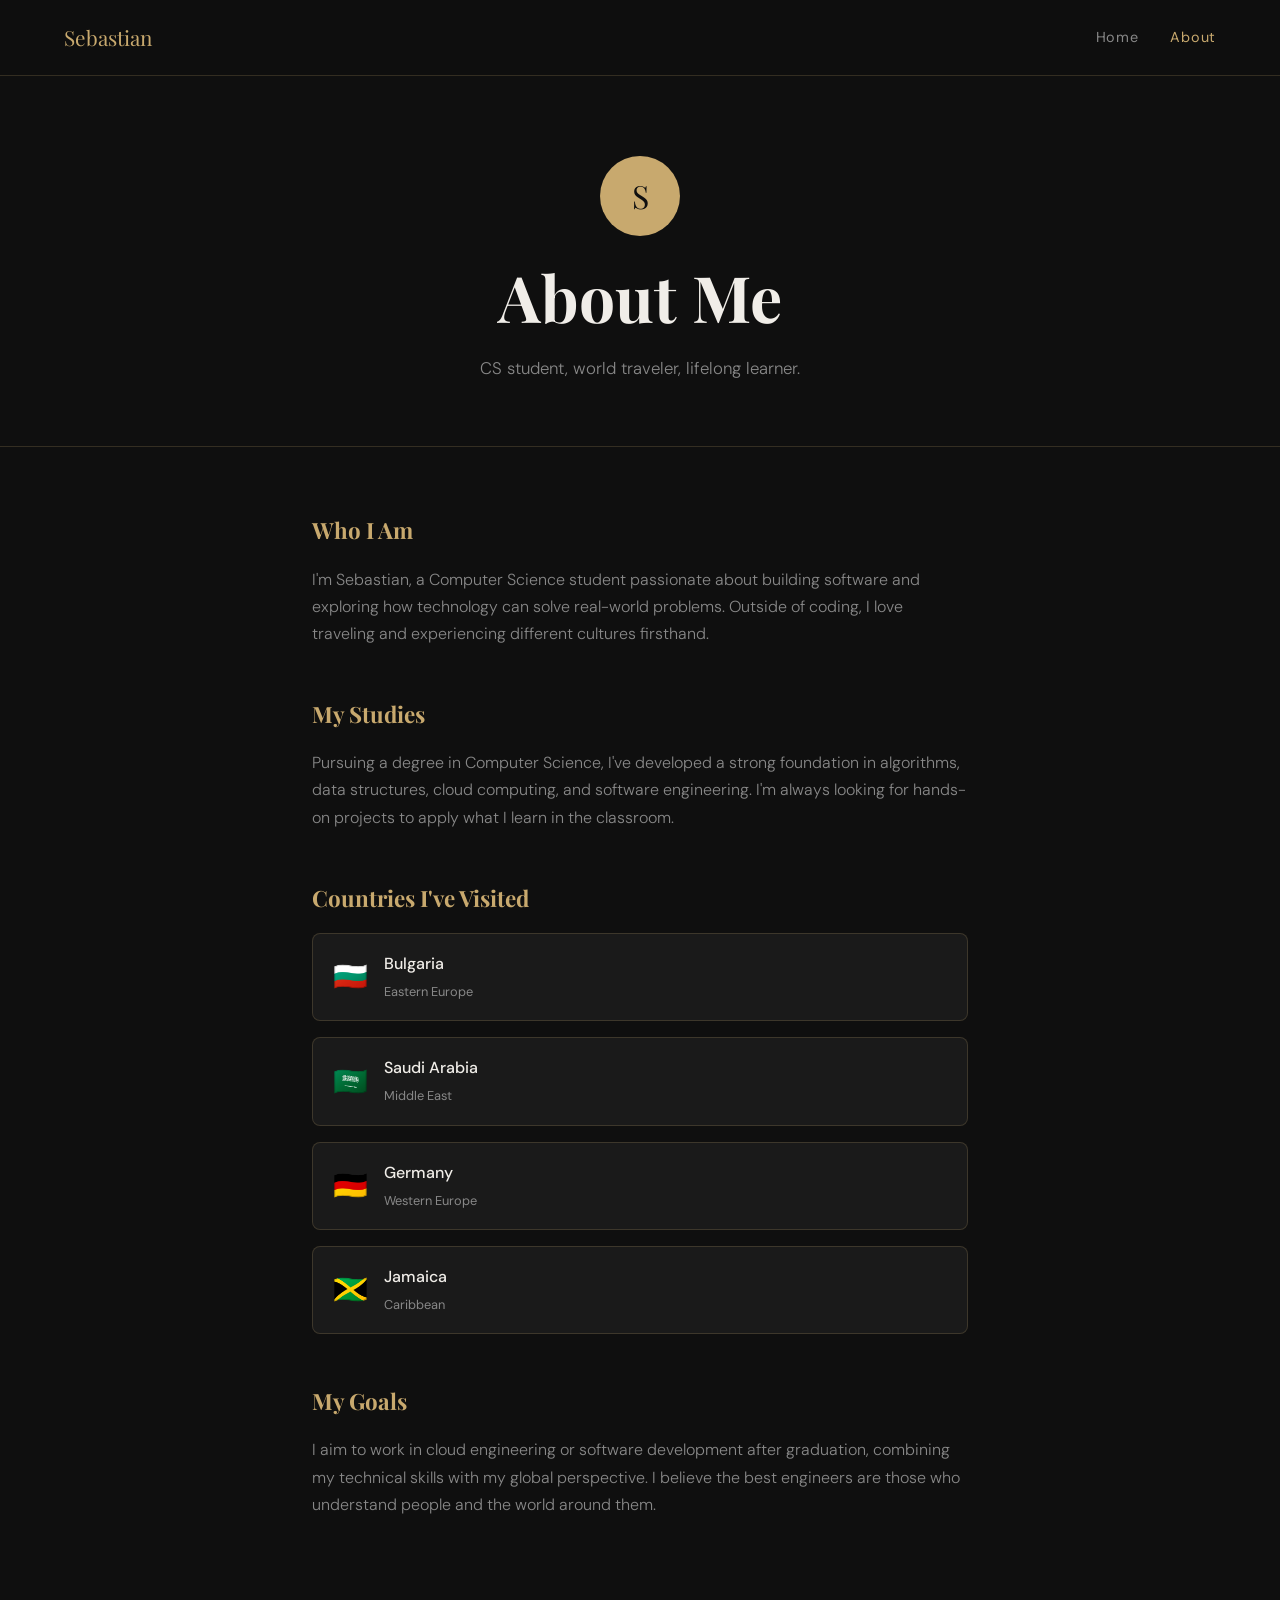
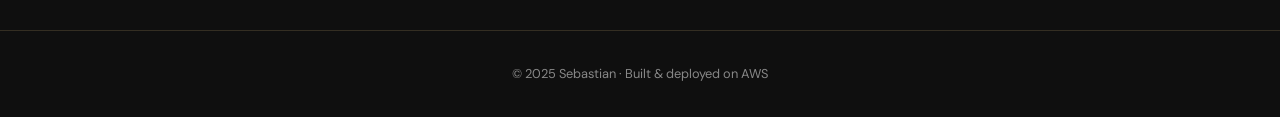
==== about.html @ a1738f16 "Add files via upload Uploading website files for final" ====
<!DOCTYPE html>
<html lang="en">
<head>
  <meta charset="UTF-8" />
  <meta name="viewport" content="width=device-width, initial-scale=1.0"/>
  <title>About | Sebastian</title>
  <link href="https://fonts.googleapis.com/css2?family=Playfair+Display:wght@400;700&family=DM+Sans:wght@300;400;500&display=swap" rel="stylesheet"/>
  <link rel="stylesheet" href="style.css"/>
</head>
<body>

  <nav>
    <div class="nav-name">Sebastian</div>
    <div class="nav-links">
      <a href="index.html">Home</a>
      <a href="about.html" class="active">About</a>
    </div>
  </nav>

  <section class="about-hero">
    <div class="about-avatar">S</div>
    <h1>About Me</h1>
    <p class="hero-sub">CS student, world traveler, lifelong learner.</p>
  </section>

  <section class="about-body">
    <div class="about-block">
      <h2>Who I Am</h2>
      <p>I'm Sebastian, a Computer Science student passionate about building software and exploring how technology can solve real-world problems. Outside of coding, I love traveling and experiencing different cultures firsthand.</p>
    </div>

    <div class="about-block">
      <h2>My Studies</h2>
      <p>Pursuing a degree in Computer Science, I've developed a strong foundation in algorithms, data structures, cloud computing, and software engineering. I'm always looking for hands-on projects to apply what I learn in the classroom.</p>
    </div>

    <div class="about-block">
      <h2>Countries I've Visited</h2>
      <div class="about-countries">
        <div class="about-country">
          <span class="flag">🇧🇬</span>
          <div>
            <strong>Bulgaria</strong>
            <span>Eastern Europe</span>
          </div>
        </div>
        <div class="about-country">
          <span class="flag">🇸🇦</span>
          <div>
            <strong>Saudi Arabia</strong>
            <span>Middle East</span>
          </div>
        </div>
        <div class="about-country">
          <span class="flag">🇩🇪</span>
          <div>
            <strong>Germany</strong>
            <span>Western Europe</span>
          </div>
        </div>
        <div class="about-country">
          <span class="flag">🇯🇲</span>
          <div>
            <strong>Jamaica</strong>
            <span>Caribbean</span>
          </div>
        </div>
      </div>
    </div>

    <div class="about-block">
      <h2>My Goals</h2>
      <p>I aim to work in cloud engineering or software development after graduation, combining my technical skills with my global perspective. I believe the best engineers are those who understand people and the world around them.</p>
    </div>
  </section>

  <footer>
    <p>© 2025 Sebastian · Built & deployed on AWS</p>
  </footer>

  <script src="script.js"></script>
</body>
</html>
---- style.css ----
*, *::before, *::after { box-sizing: border-box; margin: 0; padding: 0; }

:root {
  --dark: #0f0f0f;
  --dark2: #1a1a1a;
  --dark3: #242424;
  --accent: #c8a96e;
  --accent2: #e8c98e;
  --text: #f0ede8;
  --muted: #888;
  --border: rgba(200,169,110,0.2);
}

body {
  font-family: 'DM Sans', sans-serif;
  background: var(--dark);
  color: var(--text);
  line-height: 1.7;
}

nav {
  display: flex;
  justify-content: space-between;
  align-items: center;
  padding: 1.25rem 4rem;
  border-bottom: 1px solid var(--border);
  position: sticky;
  top: 0;
  background: rgba(15,15,15,0.95);
  backdrop-filter: blur(8px);
  z-index: 100;
}

.nav-name {
  font-family: 'Playfair Display', serif;
  font-size: 1.3rem;
  color: var(--accent);
}

.nav-links { display: flex; gap: 2rem; }
.nav-links a {
  text-decoration: none;
  color: var(--muted);
  font-size: 0.9rem;
  letter-spacing: 0.05em;
  transition: color 0.2s;
}
.nav-links a:hover, .nav-links a.active { color: var(--accent); }

.hero {
  min-height: 90vh;
  display: flex;
  align-items: center;
  justify-content: space-between;
  padding: 4rem;
  gap: 2rem;
  position: relative;
  overflow: hidden;
}

.hero::before {
  content: '';
  position: absolute;
  top: -20%;
  right: -10%;
  width: 600px;
  height: 600px;
  background: radial-gradient(circle, rgba(200,169,110,0.06) 0%, transparent 70%);
  pointer-events: none;
}

.hero-content { max-width: 560px; }

.hero-tag {
  font-size: 0.8rem;
  letter-spacing: 0.15em;
  text-transform: uppercase;
  color: var(--accent);
  margin-bottom: 1rem;
  opacity: 0;
  animation: fadeUp 0.6s ease forwards 0.1s;
}

h1 {
  font-family: 'Playfair Display', serif;
  font-size: clamp(2.5rem, 5vw, 4rem);
  line-height: 1.15;
  margin-bottom: 1.25rem;
  opacity: 0;
  animation: fadeUp 0.6s ease forwards 0.25s;
}

.accent { color: var(--accent); }

.hero-sub {
  color: var(--muted);
  font-size: 1.05rem;
  margin-bottom: 2rem;
  font-weight: 300;
  opacity: 0;
  animation: fadeUp 0.6s ease forwards 0.4s;
}

.hero-btns {
  display: flex;
  gap: 1rem;
  flex-wrap: wrap;
  opacity: 0;
  animation: fadeUp 0.6s ease forwards 0.55s;
}

.btn-primary {
  padding: 0.75rem 1.75rem;
  background: var(--accent);
  color: var(--dark);
  border-radius: 4px;
  text-decoration: none;
  font-weight: 500;
  font-size: 0.9rem;
  transition: background 0.2s, transform 0.15s;
}
.btn-primary:hover { background: var(--accent2); transform: translateY(-1px); }

.btn-secondary {
  padding: 0.75rem 1.75rem;
  border: 1px solid var(--border);
  color: var(--text);
  border-radius: 4px;
  text-decoration: none;
  font-size: 0.9rem;
  transition: border-color 0.2s, transform 0.15s;
}
.btn-secondary:hover { border-color: var(--accent); transform: translateY(-1px); }

.hero-globe {
  position: relative;
  width: 280px;
  height: 280px;
  flex-shrink: 0;
  display: flex;
  align-items: center;
  justify-content: center;
  opacity: 0;
  animation: fadeIn 1s ease forwards 0.7s;
}

.globe-ring {
  position: absolute;
  border-radius: 50%;
  border: 1px solid var(--border);
  animation: spin 18s linear infinite;
}
.globe-ring { width: 100%; height: 100%; }
.globe-ring.r2 { width: 75%; height: 75%; animation-direction: reverse; animation-duration: 12s; }

.globe-core {
  font-size: 5rem;
  z-index: 1;
  animation: float 4s ease-in-out infinite;
}

section { padding: 5rem 4rem; }

h2 {
  font-family: 'Playfair Display', serif;
  font-size: 2rem;
  margin-bottom: 0.5rem;
}

.section-sub { color: var(--muted); margin-bottom: 2.5rem; }

.countries-section { border-top: 1px solid var(--border); }

.countries-grid {
  display: grid;
  grid-template-columns: repeat(auto-fit, minmax(180px, 1fr));
  gap: 1.25rem;
  margin-top: 2rem;
}

.country-card {
  background: var(--dark2);
  border: 1px solid var(--border);
  border-radius: 8px;
  padding: 2rem 1.5rem;
  text-align: center;
  transition: transform 0.2s, border-color 0.2s;
  cursor: default;
}
.country-card:hover { transform: translateY(-4px); border-color: var(--accent); }

.country-flag { font-size: 2.5rem; margin-bottom: 0.75rem; }
.country-name { font-weight: 500; font-size: 1rem; }
.country-region { font-size: 0.8rem; color: var(--muted); margin-top: 0.25rem; }

.skills-section { background: var(--dark2); border-top: 1px solid var(--border); border-bottom: 1px solid var(--border); }

.skills-grid {
  display: flex;
  flex-wrap: wrap;
  gap: 0.75rem;
  margin-top: 1.5rem;
}

.skill-item {
  padding: 0.5rem 1.25rem;
  border: 1px solid var(--border);
  border-radius: 100px;
  font-size: 0.875rem;
  color: var(--accent);
  transition: background 0.2s;
}
.skill-item:hover { background: rgba(200,169,110,0.1); }

.contact-section { text-align: center; border-top: 1px solid var(--border); }
.contact-section p { color: var(--muted); margin-bottom: 2rem; }

footer {
  text-align: center;
  padding: 2rem;
  border-top: 1px solid var(--border);
  color: var(--muted);
  font-size: 0.8rem;
}

/* About page */
.about-hero {
  text-align: center;
  padding: 5rem 4rem 2rem;
  border-bottom: 1px solid var(--border);
}

.about-avatar {
  width: 80px;
  height: 80px;
  border-radius: 50%;
  background: var(--accent);
  color: var(--dark);
  font-family: 'Playfair Display', serif;
  font-size: 2rem;
  display: flex;
  align-items: center;
  justify-content: center;
  margin: 0 auto 1.5rem;
}

.about-body {
  max-width: 720px;
  margin: 0 auto;
  padding: 4rem 2rem;
}

.about-block { margin-bottom: 3rem; }
.about-block h2 { font-size: 1.4rem; margin-bottom: 1rem; color: var(--accent); }
.about-block p { color: var(--muted); font-weight: 300; }

.about-countries { display: flex; flex-direction: column; gap: 1rem; margin-top: 1rem; }

.about-country {
  display: flex;
  align-items: center;
  gap: 1rem;
  padding: 1rem 1.25rem;
  background: var(--dark2);
  border: 1px solid var(--border);
  border-radius: 8px;
}

.about-country .flag { font-size: 1.75rem; }
.about-country strong { display: block; font-weight: 500; }
.about-country span { font-size: 0.8rem; color: var(--muted); }

@keyframes fadeUp {
  from { opacity: 0; transform: translateY(20px); }
  to { opacity: 1; transform: translateY(0); }
}
@keyframes fadeIn { from { opacity: 0; } to { opacity: 1; } }
@keyframes spin { from { transform: rotate(0deg); } to { transform: rotate(360deg); } }
@keyframes float {
  0%, 100% { transform: translateY(0); }
  50% { transform: translateY(-10px); }
}

@media (max-width: 768px) {
  nav { padding: 1rem 1.5rem; }
  .hero { flex-direction: column; padding: 3rem 1.5rem; text-align: center; min-height: auto; }
  .hero-globe { width: 180px; height: 180px; }
  .hero-btns { justify-content: center; }
  section { padding: 3rem 1.5rem; }
  .about-hero { padding: 3rem 1.5rem 2rem; }
}
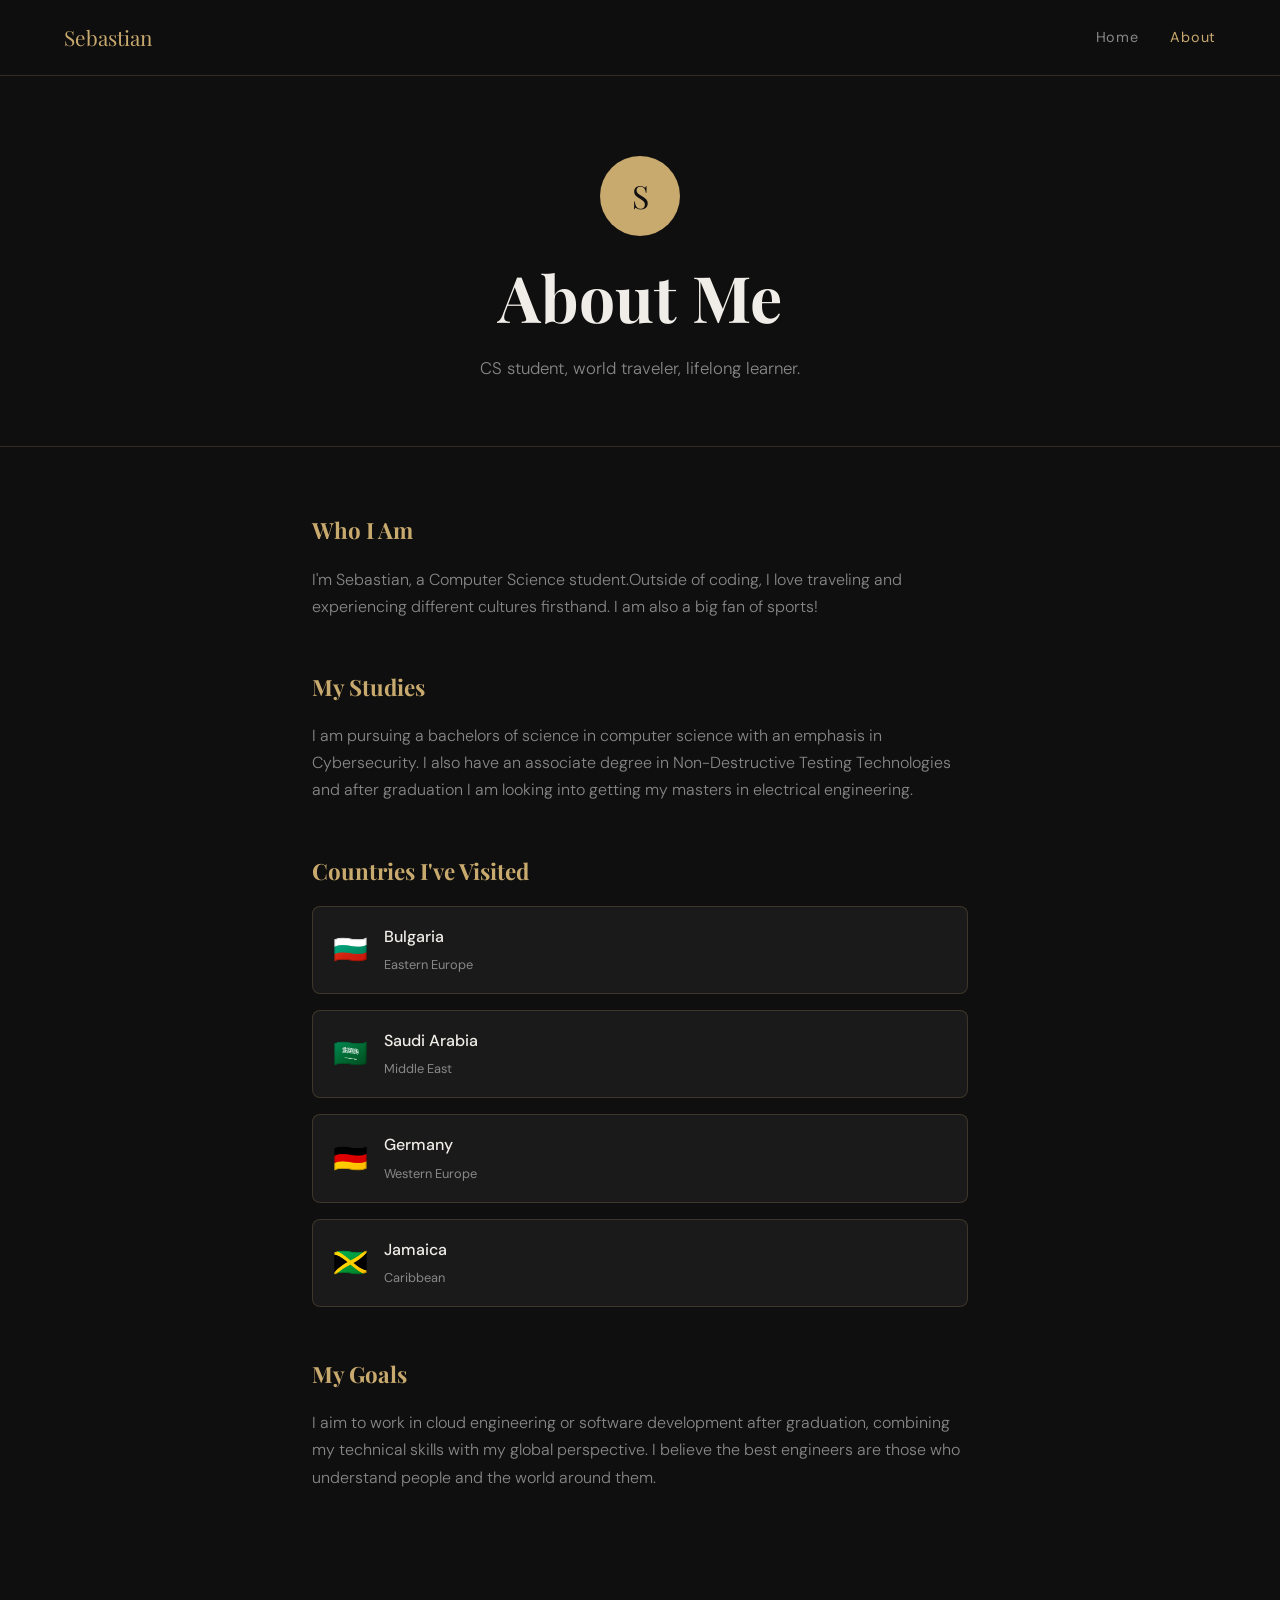
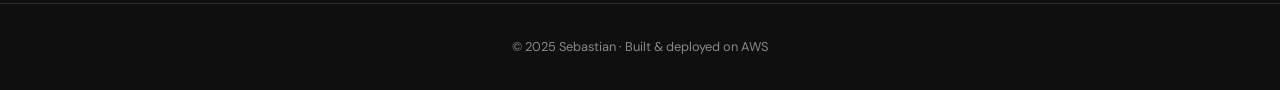
==== commit cafc69c2: "Added AWS Architecture for Project. Removed Globe animation" ====
--- a/about.html
+++ b/about.html
@@ -1,3 +1,5 @@
+<!-- ===ABOUT PAGE=== -->
+
 <!DOCTYPE html>
 <html lang="en">
 <head>
@@ -9,6 +11,7 @@
 </head>
 <body>
 
+<!-- Navigation Bar - consistent with homepage -->
   <nav>
     <div class="nav-name">Sebastian</div>
     <div class="nav-links">
@@ -17,23 +20,28 @@
     </div>
   </nav>
 
+<!-- About Hero - page header with avatar and tagline -->
   <section class="about-hero">
     <div class="about-avatar">S</div>
     <h1>About Me</h1>
     <p class="hero-sub">CS student, world traveler, lifelong learner.</p>
   </section>
 
+<!-- About Body - main content with multiple sections -->
   <section class="about-body">
+    <!-- Introduction Section -->
     <div class="about-block">
       <h2>Who I Am</h2>
-      <p>I'm Sebastian, a Computer Science student passionate about building software and exploring how technology can solve real-world problems. Outside of coding, I love traveling and experiencing different cultures firsthand.</p>
+      <p>I'm Sebastian, a Computer Science student.Outside of coding, I love traveling and experiencing different cultures firsthand. I am also a big fan of sports!</p>
     </div>
 
+<!-- Education Section -->
     <div class="about-block">
       <h2>My Studies</h2>
-      <p>Pursuing a degree in Computer Science, I've developed a strong foundation in algorithms, data structures, cloud computing, and software engineering. I'm always looking for hands-on projects to apply what I learn in the classroom.</p>
+      <p>I am pursuing a bachelors of science in computer science with an emphasis in Cybersecurity. I also have an associate degree in Non-Destructive Testing Technologies and after graduation I am looking into getting my masters in electrical engineering.</p>
     </div>
 
+<!-- Travel Experience Section -->
     <div class="about-block">
       <h2>Countries I've Visited</h2>
       <div class="about-countries">
@@ -68,16 +76,19 @@
       </div>
     </div>
 
+<!-- Career Goals Section -->
     <div class="about-block">
       <h2>My Goals</h2>
       <p>I aim to work in cloud engineering or software development after graduation, combining my technical skills with my global perspective. I believe the best engineers are those who understand people and the world around them.</p>
     </div>
   </section>
 
+<!-- Footer -->
   <footer>
     <p>© 2025 Sebastian · Built & deployed on AWS</p>
   </footer>
 
+<!-- Intersection Observer for scroll animations -->
   <script src="script.js"></script>
 </body>
 </html>
--- a/style.css
+++ b/style.css
@@ -1,16 +1,24 @@
+/* ================================================
+   GLOBAL STYLES & CSS VARIABLES
+   Dark theme color palette with gold accents
+   ================================================ */
+
+/* Reset all default margins and padding */
 *, *::before, *::after { box-sizing: border-box; margin: 0; padding: 0; }
 
+/* Color scheme - accessible from anywhere via var(--name) */
 :root {
-  --dark: #0f0f0f;
-  --dark2: #1a1a1a;
-  --dark3: #242424;
-  --accent: #c8a96e;
-  --accent2: #e8c98e;
-  --text: #f0ede8;
-  --muted: #888;
-  --border: rgba(200,169,110,0.2);
-}
-
+  --dark: #0f0f0f;          /* Main background */
+  --dark2: #1a1a1a;         /* Secondary background */
+  --dark3: #242424;         /* Tertiary background */
+  --accent: #c8a96e;        /* Primary gold accent */
+  --accent2: #e8c98e;       /* Secondary gold accent */
+  --text: #f0ede8;          /* Primary text color */
+  --muted: #888;            /* Muted/secondary text */
+  --border: rgba(200,169,110,0.2); /* Transparent border */
+}
+
+/* Main body styles - applied to entire page */
 body {
   font-family: 'DM Sans', sans-serif;
   background: var(--dark);
@@ -18,37 +26,45 @@
   line-height: 1.7;
 }
 
+/* NAVIGATION BAR - sticky header */
 nav {
   display: flex;
   justify-content: space-between;
   align-items: center;
   padding: 1.25rem 4rem;
   border-bottom: 1px solid var(--border);
-  position: sticky;
+  position: sticky; /* Stays at top when scrolling */
   top: 0;
-  background: rgba(15,15,15,0.95);
-  backdrop-filter: blur(8px);
-  z-index: 100;
-}
-
+  background: rgba(15,15,15,0.95); /* Semi-transparent */
+  backdrop-filter: blur(8px); /* Blur effect behind nav */
+  z-index: 100; /* Above other content */
+}
+
+/* Navigation logo */
 .nav-name {
   font-family: 'Playfair Display', serif;
   font-size: 1.3rem;
   color: var(--accent);
 }
 
+/* Navigation links container */
 .nav-links { display: flex; gap: 2rem; }
+
+/* Individual navigation links */
 .nav-links a {
   text-decoration: none;
   color: var(--muted);
   font-size: 0.9rem;
   letter-spacing: 0.05em;
-  transition: color 0.2s;
-}
+  transition: color 0.2s; /* Smooth color transition */
+}
+
+/* Hover and active link states */
 .nav-links a:hover, .nav-links a.active { color: var(--accent); }
 
+/* HERO SECTION - main landing area */
 .hero {
-  min-height: 90vh;
+  min-height: 90vh; /* Full viewport height */
   display: flex;
   align-items: center;
   justify-content: space-between;
@@ -58,6 +74,7 @@
   overflow: hidden;
 }
 
+/* Decorative background gradient circle */
 .hero::before {
   content: '';
   position: absolute;
@@ -66,9 +83,10 @@
   width: 600px;
   height: 600px;
   background: radial-gradient(circle, rgba(200,169,110,0.06) 0%, transparent 70%);
-  pointer-events: none;
-}
-
+  pointer-events: none; /* Don't interfere with clicks */
+}
+
+/* Hero text content container */
 .hero-content { max-width: 560px; }
 
 .hero-tag {
@@ -289,3 +307,120 @@
   section { padding: 3rem 1.5rem; }
   .about-hero { padding: 3rem 1.5rem 2rem; }
 }
+
+/* AWS ARCHITECTURE DIAGRAM */
+.hero-diagram {
+  flex-shrink: 0;
+  display: flex;
+  flex-direction: column;
+  align-items: center;
+  gap: 1rem;
+  opacity: 0;
+  animation: fadeIn 1s ease forwards 0.7s;
+}
+
+.diagram-label-top {
+  font-size: 0.7rem;
+  letter-spacing: 0.12em;
+  text-transform: uppercase;
+  color: var(--muted);
+  margin-bottom: 0.25rem;
+}
+
+.diagram-nodes {
+  display: flex;
+  align-items: center;
+}
+
+.diagram-node {
+  display: flex;
+  flex-direction: column;
+  align-items: center;
+  gap: 0.35rem;
+  background: var(--dark2);
+  border: 1px solid var(--border);
+  border-radius: 10px;
+  padding: 1rem 1.1rem;
+  width: 100px;
+  transition: border-color 0.2s, transform 0.2s;
+  cursor: default;
+}
+.diagram-node:hover {
+  border-color: var(--accent);
+  transform: translateY(-3px);
+}
+
+.node-icon { font-size: 1.6rem; }
+.node-name { font-size: 0.72rem; font-weight: 500; text-align: center; color: var(--text); }
+.node-tag {
+  font-size: 0.6rem;
+  color: var(--accent);
+  background: rgba(200,169,110,0.1);
+  border-radius: 100px;
+  padding: 0.15rem 0.5rem;
+  letter-spacing: 0.04em;
+}
+
+.diagram-arrow {
+  display: flex;
+  flex-direction: column;
+  align-items: center;
+  gap: 0.2rem;
+  padding: 0 0.25rem;
+}
+
+.arrow-line {
+  width: 48px;
+  height: 2px;
+  background: var(--border);
+  position: relative;
+  overflow: hidden;
+  border-radius: 2px;
+}
+
+.arrow-pulse {
+  position: absolute;
+  top: 0; left: -100%;
+  width: 50%;
+  height: 100%;
+  background: linear-gradient(90deg, transparent, var(--accent), transparent);
+  animation: flow 1.8s linear infinite;
+}
+
+.arrow-head {
+  font-size: 0.55rem;
+  color: var(--accent);
+  margin-top: -0.15rem;
+}
+
+.arrow-label {
+  font-size: 0.58rem;
+  color: var(--muted);
+  letter-spacing: 0.06em;
+  order: -1;
+}
+
+.diagram-files {
+  display: flex;
+  flex-wrap: wrap;
+  gap: 0.4rem;
+  justify-content: center;
+  max-width: 320px;
+  margin-top: 0.25rem;
+}
+
+.file-chip {
+  font-size: 0.65rem;
+  font-family: 'Courier New', monospace;
+  color: var(--accent);
+  background: rgba(200,169,110,0.08);
+  border: 1px solid var(--border);
+  border-radius: 4px;
+  padding: 0.2rem 0.55rem;
+  letter-spacing: 0.02em;
+}
+
+@keyframes flow {
+  from { left: -60%; }
+  to { left: 110%; }
+}
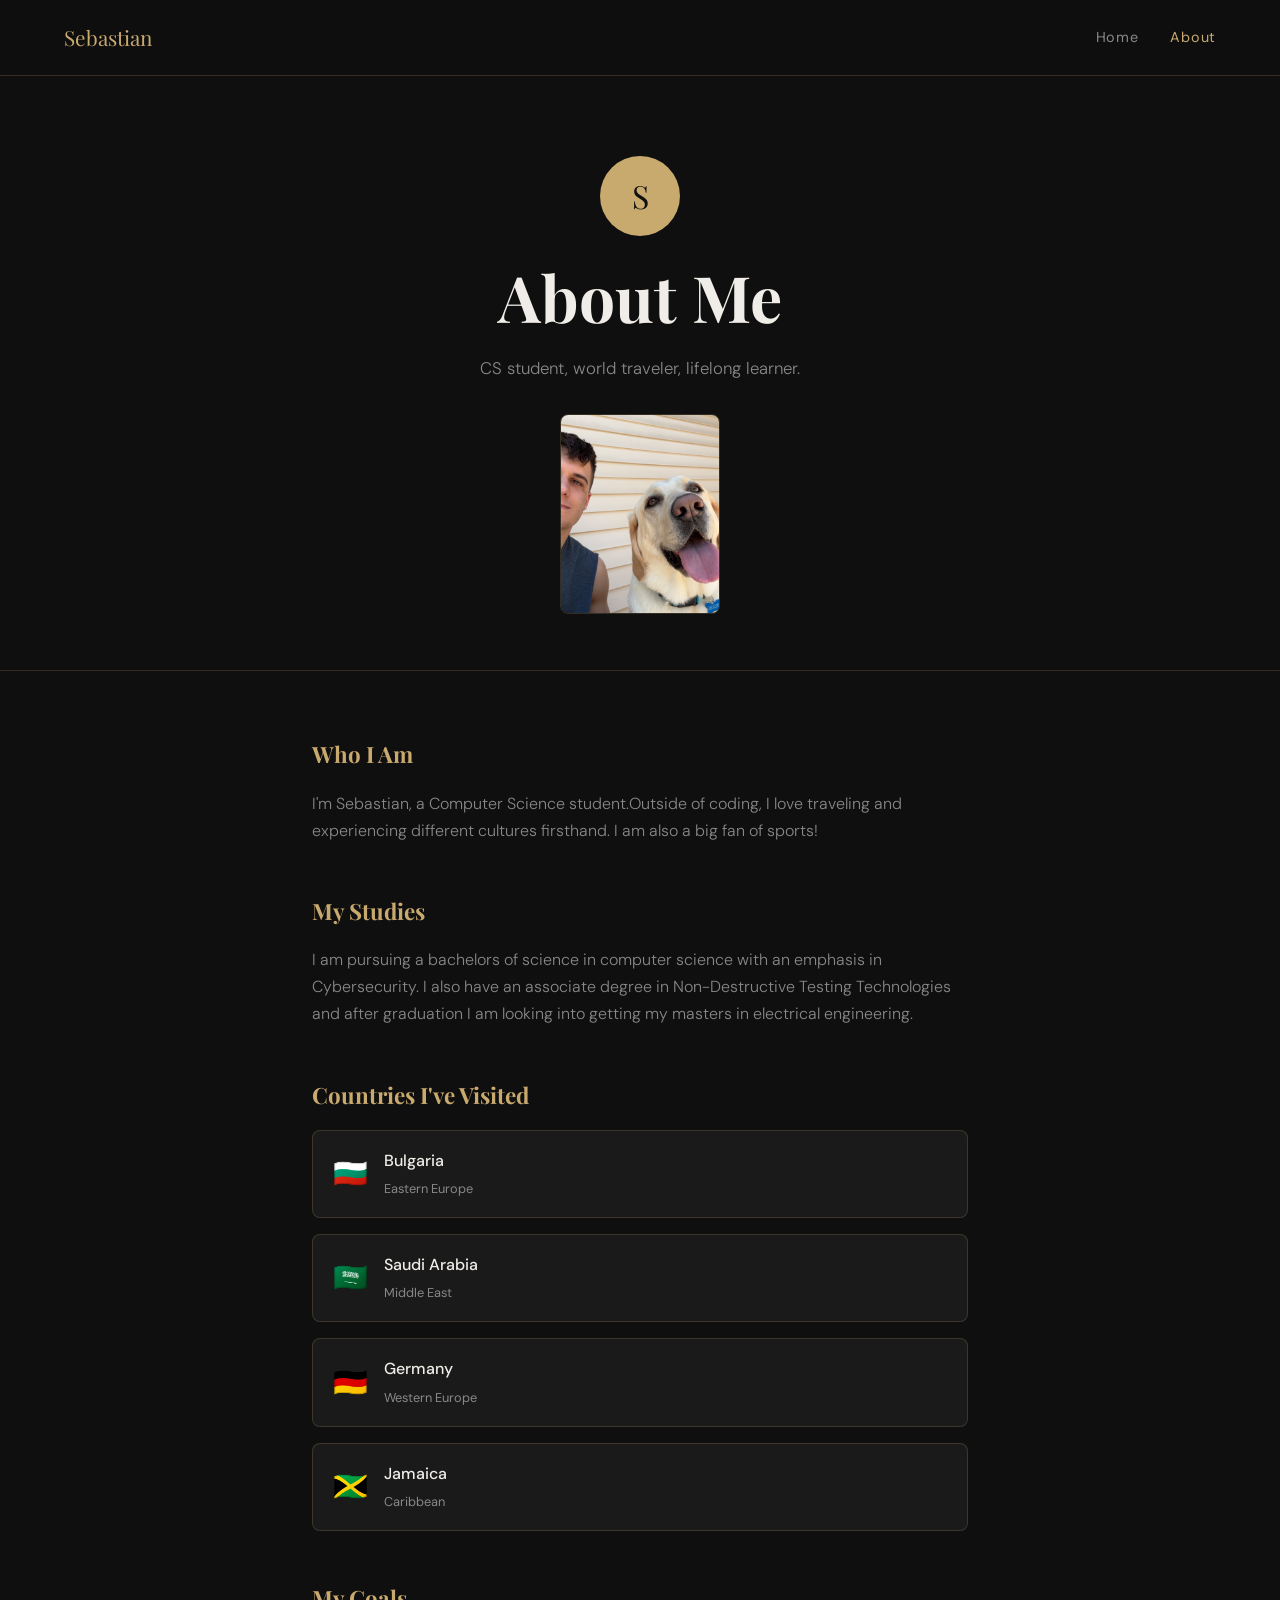
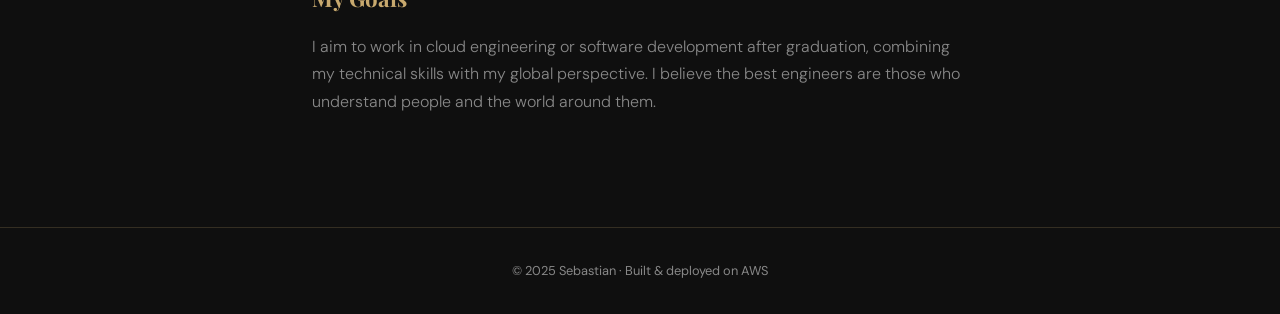
==== commit 3c3c47e0: "Added some photos to the website." ====
--- a/about.html
+++ b/about.html
@@ -25,6 +25,9 @@
     <div class="about-avatar">S</div>
     <h1>About Me</h1>
     <p class="hero-sub">CS student, world traveler, lifelong learner.</p>
+    <div class="about-photo">
+    <img src="Reggie_img.JPG" alt="Sebastian" />
+  </div>
   </section>
 
 <!-- About Body - main content with multiple sections -->
--- a/style.css
+++ b/style.css
@@ -424,3 +424,34 @@
   from { left: -60%; }
   to { left: 110%; }
 }
+
+/* HERO PHOTO */
+.hero-photo {
+  flex-shrink: 0;
+  opacity: 0;
+  animation: fadeIn 1s ease forwards 0.7s;
+}
+
+.hero-photo img {
+  width: 300px;
+  height: 380px;
+  object-fit: cover;
+  border-radius: 8px;
+  border: 1px solid var(--border);
+  display: block;
+}
+
+/* ABOUT PHOTO */
+.about-photo {
+  margin: 0 auto 1.5rem;
+}
+
+.about-photo img {
+  width: 160px;
+  height: 200px;
+  object-fit: cover;
+  border-radius: 8px;
+  border: 1px solid var(--border);
+  display: block;
+  margin: 0 auto;
+}
